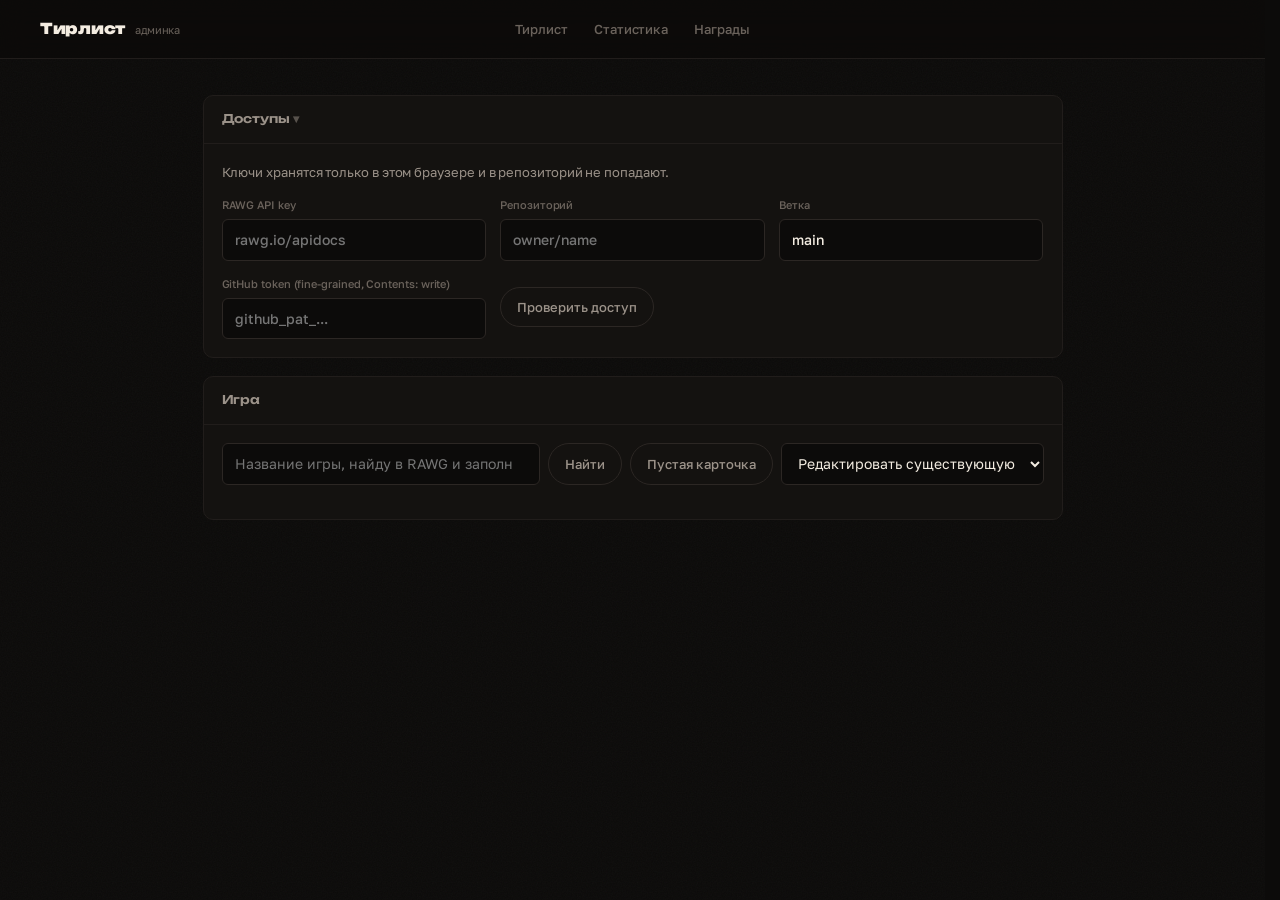
==== admin/index.html @ a0602af4 "Адреса без .html и шапка, которая не прыгает между страницами" ====
<!doctype html>
<html lang="ru">
<head>
  <meta charset="utf-8">
  <meta name="viewport" content="width=device-width, initial-scale=1">
  <meta name="description" content="Личные оценки игр: тирлист, разбор по критериям и награды.">
  <title>Админка</title>
  <link rel="icon" href="../favicon.svg">
  <link rel="preconnect" href="https://fonts.googleapis.com">
  <link rel="preconnect" href="https://fonts.gstatic.com" crossorigin>
  <link rel="stylesheet" href="https://fonts.googleapis.com/css2?family=Golos+Text:wght@400;500;600;700&family=Unbounded:wght@300;600;900&display=swap">
  <link rel="stylesheet" href="../css/style.css">
</head>
<body>
  <header class="topbar"></header>

  <main class="page page--narrow">
    <details class="panel" id="settings">
      <summary class="panel__title">Доступы</summary>
      <div class="panel__body grid-form">
        <p class="note wide" style="grid-column:1/-1">Ключи хранятся только в этом браузере и в репозиторий не попадают.</p>
        <label>RAWG API key
          <input type="password" id="rawgKey" autocomplete="off" placeholder="rawg.io/apidocs">
        </label>
        <label>Репозиторий
          <input type="text" id="ghRepo" autocomplete="off" placeholder="owner/name">
        </label>
        <label>Ветка
          <input type="text" id="ghBranch" autocomplete="off" placeholder="main">
        </label>
        <label>GitHub token (fine-grained, Contents: write)
          <input type="password" id="ghToken" autocomplete="off" placeholder="github_pat_...">
        </label>
        <div class="row-actions">
          <button type="button" class="btn" id="checkAccess">Проверить доступ</button>
          <span class="status" id="accessStatus"></span>
        </div>
      </div>
    </details>

    <section class="panel">
      <h2 class="panel__title">Игра</h2>
      <div class="panel__body">
        <div class="searchbar">
          <input type="search" id="search" placeholder="Название игры, найду в RAWG и заполню карточку">
          <button type="button" class="btn" id="searchBtn">Найти</button>
          <button type="button" class="btn" id="newBtn">Пустая карточка</button>
          <select id="editExisting" class="select">
            <option value="">Редактировать существующую</option>
          </select>
        </div>
        <div class="results" id="results"></div>
      </div>
    </section>

    <form class="panel" id="form" hidden>
      <h2 class="panel__title" id="formTitle">Карточка</h2>
      <div class="panel__body">

        <div class="grid-form">
          <label>Название<input type="text" id="f-title" required></label>
          <label>Slug<input type="text" id="f-slug" required></label>
          <label>Год<input type="number" id="f-year" min="1970" max="2100"></label>
          <label>Разработчик<input type="text" id="f-developer"></label>
          <label>Платформы (через запятую)<input type="text" id="f-platforms"></label>
          <label>Теги (через запятую)<input type="text" id="f-tags"></label>
          <label>Статус<select id="f-status" class="select"></select></label>
          <label>Часов<input type="number" id="f-hours" min="0"></label>
          <label>Пройдено (ГГГГ-ММ)<input type="text" id="f-finished" placeholder="2024-05"></label>
          <label>Рекомендация<select id="f-rec" class="select"></select></label>
        </div>

        <fieldset class="block">
          <legend>Профиль жанра: задаёт, как 900 баллов делятся между блоками</legend>
          <div class="chips" id="f-profiles"></div>
          <table class="budget" id="budgetTable"></table>
        </fieldset>

        <fieldset class="block block--accent">
          <legend>Кайф ставится первым, до разбора</legend>
          <p class="note">Холистическое суждение: насколько зашло. Поставь до того, как увидишь посчитанное качество, иначе подгонишь одно под другое.</p>
          <div class="fun">
            <input type="range" id="f-fun" min="0" max="100" step="1" value="50">
            <output id="funOut">50</output>
            <span class="tier-badge" id="funTier"></span>
          </div>
          <label class="wide">Вердикт одной строкой
            <input type="text" id="f-verdict" maxlength="160" placeholder="Что это за игра в одном предложении">
          </label>
        </fieldset>

        <fieldset class="block">
          <legend>Бейджи</legend>
          <div class="chips" id="f-badges"></div>
        </fieldset>

        <fieldset class="block">
          <legend>Обложка</legend>
          <div class="cover">
            <img id="coverPreview" alt="Предпросмотр обложки" src="[data-uri]" hidden>
            <div class="cover__actions">
              <input type="file" id="coverFile" accept="image/*">
              <span class="note" id="coverNote">Берётся из RAWG, портретный кроп 300×450 в webp. Можно подложить свою.</span>
            </div>
          </div>
        </fieldset>

        <fieldset class="block">
          <legend>Рецензия (markdown, необязательно)</legend>
          <textarea id="f-review" rows="6" placeholder="Длинный текст. Сохраняется в data/reviews/<slug>.md"></textarea>
        </fieldset>

        <div class="depth" id="depthSwitch">
          <button type="button" class="btn" id="toDetailed" style="white-space:nowrap">Разобрать подробно по критериям</button>
          <span class="note">Без разбора игра сохранится как быстрая оценка: попадёт в тирлист по кайфу с молнией и ляжет на полку «Ждут разбора».</span>
        </div>

        <div id="detailed" hidden>
          <div class="blocks" id="blocks"></div>
          <p class="note">Цифра от 0 до 9 ставит оценку, Tab ведёт к следующему критерию, <kbd>/</kbd> отмечает «н/д». Нетронутые критерии подсвечены: пятёрка по умолчанию это «норма жанра», а не «я не думал».</p>
        </div>
      </div>

      <div class="summary" id="summary"></div>

      <div class="panel__body row-actions">
        <button type="button" class="btn btn--primary" id="saveBtn">Сохранить и закоммитить</button>
        <button type="button" class="btn" id="exportBtn">Скачать games.json</button>
        <span class="status" id="saveStatus"></span>
      </div>
    </form>
  </main>

  <script type="module" src="../js/admin.js"></script>
</body>
</html>
---- css/style.css ----
/* Hallmark · v2.0.0 · polish · theme: custom (editorial dark, own system) · genre: editorial · built: the project · redesign: polish */
/* Hallmark · pre-emit critique: P4 H3 E4 S3 R4 V3 · weakest: S, tiles of mixed cover ratios; fixed by cropping every cover to a fixed 2:3 box */
/* Hallmark · waive 24b · the spacing is tuned by eye across a dense tool UI; a 4px grid would loosen the filters */
/* Hallmark · dismissed F15 · the 940px width is the reading column of game.html and admin.html, the 1280px one is the grid */
/* Hallmark · answered F7 · form inputs share one recipe on purpose, they are one control family */
/* ===========================================================================
   Тёмная редакционная полка.

   Одно правило держит всю систему: ЦВЕТ ПРИНАДЛЕЖИТ ТОЛЬКО ТИРАМ.
   Интерфейс монохромный — графит и бумага. Поэтому девять цветных рядов
   читаются как шкала, а не как новогодняя гирлянда, и ничто с ними не спорит.
   =========================================================================== */

/* Шрифты подключены <link>-ом в <head> каждой страницы: @import здесь
   выстроил бы цепочку блокирующих загрузок CSS → шрифты. */

:root {
  /* графит */
  --ink:        #0c0b0a;
  --ink-2:      #141210;
  --ink-3:      #1c1917;
  --ink-4:      #262220;
  --line:       #2c2724;
  --line-soft:  #211d1b;

  /* бумага */
  --paper:      #f3ece1;
  --paper-dim:  #9b9289;
  --paper-faint:#6b635c;

  --quick:      #a9c8f0;
  --warn:       #d9a441;
  --ok:         #8fcf84;
  --err:        #ef8f8f;
  --gold:       #ece4cf;
  --gold-line:  #6d6245;
  --paper-soft: #e3dcd2;
  --paper-bright:#fffaf0;
  --shade:      rgba(0,0,0,.55);
  --shade-strong:rgba(0,0,0,.8);

  --display: "Unbounded", "Golos Text", sans-serif;
  --body: "Golos Text", "Segoe UI", sans-serif;

  --tile: 112px;
  --gap: 10px;
  --radius: 4px;
  --page: 1280px;

  --ease: cubic-bezier(.2, .7, .3, 1);
}

* { box-sizing: border-box; }

html { -webkit-text-size-adjust: 100%; overflow-x: clip; scrollbar-gutter: stable; }

body {
  margin: 0;
  overflow-x: clip;
  background: var(--ink);
  color: var(--paper);
  font: 400 15px/1.55 var(--body);
  font-feature-settings: "ss01", "cv01";
  letter-spacing: -0.005em;
}

/* Зерно поверх фона: плоская заливка выглядит пластмассово. */
body::before {
  content: "";
  position: fixed;
  inset: 0;
  z-index: 0;
  pointer-events: none;
  opacity: .035;
  background-image: url("data:image/svg+xml,%3Csvg xmlns='http://www.w3.org/2000/svg' width='160' height='160'%3E%3Cfilter id='n'%3E%3CfeTurbulence type='fractalNoise' baseFrequency='.8' numOctaves='3'/%3E%3C/filter%3E%3Crect width='160' height='160' filter='url(%23n)'/%3E%3C/svg%3E");
}

body > * { position: relative; z-index: 1; }

a { color: inherit; text-decoration: none; }

::selection { background: var(--paper); color: var(--ink); }

:focus-visible { outline: 2px solid var(--paper); outline-offset: 2px; }

.ic { width: 1em; height: 1em; display: block; flex: none; }

/* ---------------------------------------------------------------- шапка --- */

/* Три колонки: бренд, навигация, место под переключатель. Навигация всегда
   в средней колонке, поэтому не уезжает вправо на страницах без переключателя. */
.topbar {
  position: sticky;
  top: 0;
  z-index: 40;
  display: grid;
  grid-template-columns: minmax(0, 1fr) auto minmax(0, 1fr);
  gap: 16px;
  align-items: center;
  padding: 12px clamp(16px, 4vw, 40px);
  border-bottom: 1px solid var(--line-soft);
  background: color-mix(in srgb, var(--ink) 86%, transparent);
  backdrop-filter: blur(14px) saturate(130%);
}

.topbar .brand { justify-self: start; }
.topbar__aside { justify-self: end; display: flex; align-items: center; }

.brand {
  display: flex;
  align-items: baseline;
  gap: 10px;
  font-family: var(--display);
  font-weight: 900;
  font-size: 15px;
  letter-spacing: -0.02em;
}

.brand small {
  font-family: var(--body);
  font-weight: 400;
  font-size: 11px;
  color: var(--paper-faint);
}

.nav { display: flex; gap: 2px; }

.nav__link {
  padding: 7px 12px;
  border-radius: var(--radius);
  color: var(--paper-faint);
  font-size: 13px;
  font-weight: 500;
  transition: color .18s var(--ease), background .18s var(--ease);
}

.nav__link:hover { color: var(--paper); background: var(--ink-3); }
.nav__link--on { color: var(--paper); }
.nav__link--on::after {
  content: "";
  display: block;
  height: 1px;
  margin-top: 5px;
  background: var(--paper);
}

/* сегментный переключатель осей */

.axis {
  display: inline-flex;
  padding: 3px;
  border: 1px solid var(--line);
  border-radius: 999px;
  background: var(--ink-2);
}

.axis__btn {
  display: flex;
  flex-direction: column;
  gap: 0;
  padding: 5px 16px;
  border: 0;
  border-radius: 999px;
  background: transparent;
  color: var(--paper-faint);
  font: inherit;
  font-size: 12px;
  font-weight: 600;
  line-height: 1.3;
  cursor: pointer;
  white-space: nowrap;
  transition: color .18s var(--ease), background .18s var(--ease);
}

.axis__btn small { font-weight: 400; font-size: 10px; opacity: .7; }
.axis__btn:hover { color: var(--paper); }
.axis__btn--on { background: var(--paper); color: var(--ink); }
.axis__btn--on small { opacity: .55; }

/* ---------------------------------------------------------------- страница */

.page {
  max-width: var(--page);
  margin: 0 auto;
  padding: clamp(20px, 3vw, 36px) clamp(16px, 4vw, 40px) 72px;
}

.page--narrow { max-width: 940px; }

.page-head {
  display: flex;
  flex-wrap: wrap;
  align-items: flex-end;
  justify-content: space-between;
  gap: 16px;
  margin-bottom: 22px;
}

.page-title {
  margin: 0;
  font-family: var(--display);
  font-weight: 900;
  font-size: clamp(30px, 5vw, 46px);
  line-height: .98;
  letter-spacing: -0.035em;
}

.page-sub {
  margin: 0;
  max-width: 48ch;
  color: var(--paper-dim);
  font-size: 13px;
}

.note { margin: 0; color: var(--paper-dim); font-size: 13px; }
.note--tiny { font-size: 12px; color: var(--paper-faint); }

/* ------------------------------------------------------------- панель фильтров */

/* Скруглять в пилюлю нельзя: при переносе на вторую строку пилюля
   превращается в бесформенное пятно. 18px держат форму на любой ширине. */
.toolbar {
  display: flex;
  flex-wrap: wrap;
  gap: 8px;
  align-items: center;
  padding: 8px;
  border: 1px solid var(--line-soft);
  border-radius: 18px;
  background: var(--ink-2);
}

.search {
  display: flex;
  align-items: center;
  gap: 8px;
  flex: 1 1 220px;
  min-width: 180px;
  padding: 0 14px;
  color: var(--paper-faint);
}

.search input {
  flex: 1;
  min-width: 0;
  padding: 6px 0;
  border: 0;
  background: transparent;
  color: var(--paper);
  font: inherit;
  font-size: 14px;
}

.search input::placeholder { color: var(--paper-faint); }
.search input:focus { outline: none; }

.facet { position: relative; }

.facet__btn {
  display: inline-flex;
  align-items: center;
  gap: 7px;
  padding: 7px 13px;
  border: 1px solid var(--line);
  border-radius: 999px;
  background: transparent;
  color: var(--paper-dim);
  font: inherit;
  font-size: 13px;
  font-weight: 500;
  cursor: pointer;
  white-space: nowrap;
  transition: border-color .18s var(--ease), color .18s var(--ease);
}

.facet__btn:hover { border-color: var(--paper-faint); color: var(--paper); }
.facet__btn .ic { font-size: 14px; transition: transform .2s var(--ease); }
.facet[open] .facet__btn { border-color: var(--paper); color: var(--paper); }
.facet[open] .facet__btn .ic { transform: rotate(180deg); }

.facet__btn::-webkit-details-marker { display: none; }
.facet__btn { list-style: none; }

.facet__tally {
  min-width: 18px;
  padding: 0 5px;
  border-radius: 999px;
  background: var(--paper);
  color: var(--ink);
  font-size: 11px;
  font-weight: 700;
  text-align: center;
}

.facet__menu {
  position: absolute;
  z-index: 30;
  top: calc(100% + 8px);
  left: 0;
  width: max-content;
  max-width: min(420px, 82vw);
  max-height: 340px;
  overflow: auto;
  display: flex;
  flex-wrap: wrap;
  gap: 6px;
  padding: 12px;
  border: 1px solid var(--line);
  border-radius: 14px;
  background: var(--ink-3);
  box-shadow: 0 22px 50px -18px var(--shade);
  animation: pop .16s var(--ease);
}

@keyframes pop {
  from { opacity: 0; transform: translateY(-6px); }
}

.facet__group { width: 100%; }
.facet__group + .facet__group { margin-top: 10px; padding-top: 10px; border-top: 1px solid var(--line-soft); }

.facet__group-title {
  display: block;
  margin-bottom: 7px;
  color: var(--paper-faint);
  font-size: 10px;
  font-weight: 600;
}

.chip {
  display: inline-flex;
  align-items: center;
  gap: 7px;
  padding: 5px 11px;
  border: 1px solid var(--line);
  border-radius: 999px;
  background: var(--ink-2);
  color: var(--paper-dim);
  font: inherit;
  font-size: 13px;
  cursor: pointer;
  transition: border-color .15s var(--ease), color .15s var(--ease), background .15s var(--ease);
}

.chip:hover { border-color: var(--paper-faint); color: var(--paper); }
.chip--on { background: var(--paper); border-color: var(--paper); color: var(--ink); font-weight: 600; }
.chip__count { font-size: 11px; opacity: .55; font-variant-numeric: tabular-nums; }

.active {
  display: flex;
  flex-wrap: wrap;
  gap: 6px;
  align-items: center;
  margin-top: 12px;
  min-height: 1px;
}

.active__label {
  color: var(--paper-faint);
  font-size: 11px;
}

.pill {
  display: inline-flex;
  align-items: center;
  gap: 6px;
  padding: 4px 6px 4px 11px;
  border-radius: 999px;
  background: var(--paper);
  color: var(--ink);
  font-size: 12px;
  font-weight: 600;
  border: 0;
  font-family: inherit;
  cursor: pointer;
}

.pill .ic { font-size: 13px; opacity: .55; }
.pill:hover .ic { opacity: 1; }

.link-reset {
  border: 0;
  background: none;
  color: var(--paper-faint);
  font: inherit;
  font-size: 12px;
  text-decoration: underline;
  text-underline-offset: 3px;
  cursor: pointer;
}

.link-reset:hover { color: var(--paper); }

/* ------------------------------------------------------------------ тиры --- */

.grid { margin-top: 26px; }

.row {
  --tier: var(--line);
  display: grid;
  grid-template-columns: 124px 1fr;
  gap: clamp(14px, 3vw, 32px);
  padding: 20px 0;
  border-top: 1px solid var(--line-soft);
  transition: background .25s var(--ease);
}

.row:last-child { border-bottom: 1px solid var(--line-soft); }
.row:hover { background: linear-gradient(90deg, color-mix(in srgb, var(--tier) 7%, transparent), transparent 42%); }

.row__head { padding-top: 2px; }

.row__label {
  display: block;
  font-family: var(--display);
  font-weight: 900;
  font-size: clamp(26px, 3.4vw, 40px);
  line-height: .9;
  letter-spacing: -0.045em;
  color: var(--tier);
}

.row__label--word {
  font-size: 15px;
  line-height: 1.15;
  letter-spacing: -0.01em;
}

.row__desc {
  display: block;
  margin-top: 8px;
  color: var(--paper-faint);
  font-size: 11px;
  line-height: 1.35;
}

.row__count {
  display: block;
  margin-top: 6px;
  color: var(--paper-faint);
  font-size: 11px;
  font-variant-numeric: tabular-nums;
  opacity: .6;
}

.row__body {
  display: flex;
  flex-wrap: wrap;
  gap: var(--gap);
  align-items: flex-start;
  min-height: 48px;
}

.row__empty {
  align-self: center;
  color: var(--paper-faint);
  font-size: 13px;
  font-style: italic;
  opacity: .55;
}

.row--aside { --tier: var(--paper-faint); margin-top: 40px; }
.row--aside .row__label { font-family: var(--body); font-size: 16px; font-weight: 700; letter-spacing: -0.01em; }

/* ---------------------------------------------------------------- плитка --- */

.tile {
  position: relative;
  display: block;
  width: var(--tile);
  border-radius: var(--radius);
  transition: transform .22s var(--ease);
}

.tile:hover { transform: translateY(-4px); z-index: 5; }

.tile__art {
  position: relative;
  display: flex;
  align-items: center;
  justify-content: center;
  width: var(--tile);
  height: calc(var(--tile) * 1.5);
  border-radius: var(--radius);
  background: var(--ink-3);
  box-shadow: inset 0 0 0 1px var(--line);
  overflow: hidden;
}

.tile:hover .tile__art { box-shadow: inset 0 0 0 1px var(--paper-faint), 0 14px 28px -12px var(--shade); }

.tile__cover { width: 100%; height: 100%; object-fit: cover; }

/* Вертикальные отступы держат название в стороне от наград сверху
   и от балла снизу — иначе на плитке без обложки всё налезает друг на друга. */
.tile__fallback {
  padding: 26px 9px 24px;
  text-align: center;
  font-size: 12px;
  font-weight: 600;
  line-height: 1.25;
  color: var(--paper-dim);
  overflow: hidden;
  display: -webkit-box;
  -webkit-line-clamp: 4;
  -webkit-box-orient: vertical;
}

.tile__value {
  position: absolute;
  left: 0;
  right: 0;
  bottom: 0;
  padding: 16px 8px 5px;
  background: linear-gradient(transparent, var(--shade) 55%);
  font-family: var(--display);
  font-weight: 600;
  font-size: 13px;
  font-variant-numeric: tabular-nums;
  text-align: right;
  letter-spacing: -0.02em;
}

.tile__badges {
  position: absolute;
  left: 6px;
  top: 6px;
  display: flex;
  flex-direction: column;
  gap: 4px;
  font-size: 13px;
  filter: drop-shadow(0 1px 3px var(--shade));
}

.tile__badge { display: flex; padding: 3px; border-radius: 50%; background: var(--shade-strong); color: var(--paper-bright); }
.tile__badge--uniq { color: var(--ink); background: var(--gold); }
.tile__badge--neg { color: var(--paper-bright); background: var(--shade-strong); box-shadow: inset 0 0 0 1px var(--paper-dim); }

.tile__bolt {
  position: absolute;
  right: 6px;
  top: 6px;
  display: flex;
  align-items: center;
  justify-content: center;
  width: 19px;
  height: 19px;
  border-radius: 50%;
  background: var(--quick);
  color: var(--ink);
  font-size: 12px;
}

.tile--quick .tile__art { box-shadow: inset 0 0 0 2px var(--quick); }
.tile--quick:hover .tile__art { box-shadow: inset 0 0 0 2px var(--quick), 0 14px 28px -12px var(--shade); }

.tile__title {
  display: block;
  margin-top: 7px;
  font-size: 12px;
  line-height: 1.3;
  color: var(--paper-dim);
  overflow: hidden;
  display: -webkit-box;
  -webkit-line-clamp: 2;
  -webkit-box-orient: vertical;
}

/* --------------------------------------------------------- карточка игры --- */

.card { display: flex; flex-direction: column; gap: 26px; }

.card__head {
  display: grid;
  grid-template-columns: 200px 1fr;
  gap: clamp(20px, 4vw, 38px);
  align-items: start;
}

.card__art {
  display: flex;
  align-items: center;
  justify-content: center;
  aspect-ratio: 2 / 3;
  border-radius: 6px;
  background: var(--ink-3);
  box-shadow: inset 0 0 0 1px var(--line), 0 24px 50px -24px var(--shade);
  overflow: hidden;
}

.card__art img { width: 100%; height: 100%; object-fit: cover; }
.card__noart { padding: 14px; text-align: center; font-weight: 600; color: var(--paper-dim); }

.card__intro { display: flex; flex-direction: column; gap: 14px; min-width: 0; }

.card__title, .page-title, .row__label { text-wrap: balance; }
.card__title {
  margin: 0;
  font-family: var(--display);
  font-weight: 900;
  font-size: clamp(28px, 4.4vw, 48px);
  line-height: .96;
  letter-spacing: -0.04em;
}

.card__meta {
  display: flex;
  flex-wrap: wrap;
  gap: 4px 0;
  color: var(--paper-faint);
  font-size: 12px;
}

.card__meta span + span::before { content: "·"; margin: 0 9px; opacity: .5; }

.verdict {
  margin: 0;
  max-width: 44ch;
  font-size: clamp(17px, 2.2vw, 21px);
  font-style: italic;
  line-height: 1.4;
  color: var(--paper);
}

.rec {
  --tier: var(--line);
  align-self: flex-start;
  margin: 0;
  padding: 5px 14px;
  border: 1px solid var(--tier);
  border-radius: 999px;
  color: var(--tier);
  font-size: 12px;
  font-weight: 600;
}

.awards { display: flex; flex-wrap: wrap; gap: 7px; }

.award {
  display: inline-flex;
  align-items: center;
  gap: 7px;
  padding: 5px 12px;
  border: 1px solid var(--line);
  border-radius: 999px;
  background: var(--ink-2);
  color: var(--paper-dim);
  font-size: 12px;
}

.award .ic { font-size: 13px; }
.award--uniq { border-color: var(--gold-line); color: var(--gold); }
.award--neg { border-style: dashed; color: var(--paper-dim); }

.tags { display: flex; flex-wrap: wrap; gap: 6px; }

.banner {
  margin: 0;
  padding: 11px 16px;
  border-left: 2px solid var(--line);
  color: var(--paper-dim);
  font-size: 13px;
}

.banner--quick { border-color: var(--quick); color: var(--quick); }
.banner--warn { border-color: var(--warn); color: var(--warn); }

.scores { display: grid; grid-template-columns: repeat(auto-fit, minmax(210px, 1fr)); gap: 1px; background: var(--line-soft); border-block: 1px solid var(--line-soft); }

.score {
  --tier: var(--line);
  display: flex;
  flex-direction: column;
  gap: 3px;
  padding: 20px 22px;
  background: var(--ink);
}

.score__label {
  color: var(--paper-faint);
  font-size: 10px;
  font-weight: 600;
}

.score__value {
  font-family: var(--display);
  font-weight: 900;
  font-size: 46px;
  line-height: 1;
  letter-spacing: -0.05em;
  font-variant-numeric: tabular-nums;
  color: var(--tier);
}

.score__value small { font-family: var(--body); font-size: 15px; font-weight: 400; color: var(--paper-faint); letter-spacing: 0; }
.score__tier { font-size: 13px; font-weight: 600; color: var(--tier); }
.score__none { font-size: 17px; font-style: italic; color: var(--paper-faint); }

.section-title {
  margin: 0 0 14px;
  font-family: var(--display);
  font-weight: 600;
  font-size: 13px;
  color: var(--paper-faint);
}

.breakdown { width: 100%; border-collapse: collapse; font-size: 13px; }
.breakdown th, .breakdown td { padding: 10px 12px; border-bottom: 1px solid var(--line-soft); text-align: left; }
.breakdown thead th { padding-bottom: 7px; color: var(--paper-faint); font-weight: 500; font-size: 10px; }
.breakdown tbody th { font-weight: 500; }
.breakdown .num { text-align: right; white-space: nowrap; font-variant-numeric: tabular-nums; }
.breakdown .num small { color: var(--paper-faint); font-size: 11px; }
.breakdown .strong { font-family: var(--display); font-weight: 600; letter-spacing: -0.02em; }
.breakdown tr.off td { color: var(--paper-faint); font-style: italic; }
.breakdown tfoot th, .breakdown tfoot td { border-bottom: 0; padding-top: 14px; font-size: 16px; }

.breakdown .bar { width: 38%; }
.breakdown .bar span { display: block; height: 4px; border-radius: 2px; background: var(--paper-dim); }

.crit-groups { display: grid; grid-template-columns: repeat(auto-fit, minmax(250px, 1fr)); gap: 1px; background: var(--line-soft); border: 1px solid var(--line-soft); }
.crit-group { padding: 16px 18px; background: var(--ink); }
.crit-group h3 { margin: 0 0 10px; font-size: 10px; font-weight: 600; color: var(--paper-faint); }
.crit-group ul { margin: 0; padding: 0; list-style: none; display: flex; flex-direction: column; gap: 7px; }

.crit-item { display: grid; grid-template-columns: 1fr 56px 18px; gap: 10px; align-items: center; font-size: 13px; }
.crit-item__bar { height: 3px; border-radius: 2px; background: var(--ink-4); overflow: hidden; }
.crit-item__bar span { display: block; height: 100%; background: var(--paper-dim); }
.crit-item b { text-align: right; font-variant-numeric: tabular-nums; font-weight: 600; }
.crit-item--na { opacity: .38; grid-template-columns: 1fr auto; }
.crit-item--na em { font-size: 11px; font-style: normal; }

.review { max-width: 68ch; font-size: 16px; line-height: 1.7; color: var(--paper-soft); }
.review > :first-child { margin-top: 0; }
.review h2, .review h3, .review h4 {
  margin: 34px 0 10px;
  font-family: var(--display);
  font-weight: 600;
  letter-spacing: -0.02em;
  color: var(--paper);
}
.review h2 { font-size: 23px; }
.review h3 { font-size: 19px; }
.review h4 { font-size: 16px; }
.review p { margin: 0 0 16px; }
.review ul, .review ol { margin: 0 0 16px; padding-left: 20px; }
.review li { margin-bottom: 6px; }
.review blockquote {
  margin: 20px 0;
  padding: 2px 0 2px 20px;
  border-left: 2px solid var(--line);
  color: var(--paper-dim);
  font-style: italic;
}
.review blockquote p:last-child { margin-bottom: 0; }
.review hr { margin: 28px 0; border: 0; border-top: 1px solid var(--line-soft); }
.review code { padding: 2px 6px; border-radius: 3px; background: var(--ink-3); font-size: 14px; }
.review pre { padding: 14px 16px; border-radius: 6px; background: var(--ink-2); overflow: auto; }
.review pre code { padding: 0; background: none; }
.review a { text-decoration: underline; text-underline-offset: 3px; text-decoration-color: var(--paper-faint); }
.review a:hover { text-decoration-color: var(--paper); }

/* ------------------------------------------------------------- награды --- */

.awards-section { margin-bottom: 46px; }
.awards-section__intro { max-width: 60ch; margin-bottom: 14px; }

/* ----------------------------------------------------------- статистика --- */

.stat { margin-bottom: 52px; }
.stat__head { max-width: 68ch; margin-bottom: 16px; }
.stat h2 {
  margin: 0 0 8px;
  font-family: var(--display);
  font-weight: 600;
  font-size: 20px;
  letter-spacing: -0.02em;
}

.chart { width: 100%; height: auto; display: block; }
.chart text { font-family: var(--body); }
.chart .grid { stroke: var(--line-soft); }
.chart .axis-line { stroke: var(--line); }
.chart .tick { fill: var(--paper-faint); font-size: 11px; }
.chart .tick--strong { fill: var(--paper-dim); font-weight: 600; }
.chart .dot { transition: r .15s var(--ease); }
.chart a:hover .dot { stroke: var(--paper); stroke-width: 2; }
.chart .band { fill: var(--ink-2); }

.figure {
  padding: 18px;
  border: 1px solid var(--line-soft);
  border-radius: 10px;
  background: var(--ink-2);
}

/* 2px зазор цветом подложки между соседними заливками — иначе ряды слипаются. */
.chart-wrap { position: relative; }

.tip[hidden] { display: none; }

.tip {
  position: absolute;
  z-index: 5;
  transform: translate(14px, -50%);
  display: flex;
  flex-direction: column;
  gap: 2px;
  padding: 8px 12px;
  border: 1px solid var(--line);
  border-radius: 8px;
  background: var(--ink-3);
  box-shadow: 0 14px 30px -14px var(--shade);
  font-size: 12px;
  pointer-events: none;
  white-space: nowrap;
}

.tip b { font-size: 13px; }
.tip span { color: var(--paper-dim); }

.hbars { display: flex; flex-direction: column; gap: 2px; }
.hbar { display: grid; grid-template-columns: 196px 1fr 44px; gap: 14px; align-items: center; font-size: 13px; }
.hbar__label { color: var(--paper-dim); white-space: nowrap; overflow: hidden; text-overflow: ellipsis; }
.hbar__track { height: 20px; background: var(--ink-3); border-radius: 3px; overflow: hidden; }
/* Скругление только на свободном конце: основание прибито к базовой линии. */
.hbar__track span { display: block; height: 100%; border-radius: 0 4px 4px 0; }
.hbar__count { text-align: right; font-variant-numeric: tabular-nums; color: var(--paper-dim); }

.kpis { display: grid; grid-template-columns: repeat(auto-fit, minmax(170px, 1fr)); gap: 1px; background: var(--line-soft); border-block: 1px solid var(--line-soft); margin-bottom: 26px; }
.kpi { display: flex; flex-direction: column; gap: 4px; padding: 18px 20px; background: var(--ink); }
.kpi__value { font-family: var(--display); font-weight: 900; font-size: 32px; line-height: 1; letter-spacing: -0.04em; font-variant-numeric: tabular-nums; }
.kpi__label { color: var(--paper-faint); font-size: 10px; font-weight: 600; }
.kpi__note { color: var(--paper-dim); font-size: 12px; }

.awaiting { display: flex; flex-wrap: wrap; gap: 6px; }

/* ----------------------------------------------------------------- подвал */

.footer {
  max-width: var(--page);
  margin: 0 auto;
  padding: 24px clamp(16px, 4vw, 40px) 40px;
  border-top: 1px solid var(--line-soft);
  display: flex;
  flex-wrap: wrap;
  gap: 8px 24px;
  color: var(--paper-faint);
  font-size: 12px;
}

.footer a { text-decoration: underline; text-underline-offset: 3px; }

/* ------------------------------------------------------------------ формы */

.panel { margin-bottom: 18px; border: 1px solid var(--line-soft); border-radius: 10px; background: var(--ink-2); overflow: hidden; }

.panel__title {
  margin: 0;
  padding: 14px 18px;
  font-family: var(--display);
  font-weight: 600;
  font-size: 12px;
  color: var(--paper-dim);
  border-bottom: 1px solid var(--line-soft);
}

details.panel > summary.panel__title { cursor: pointer; list-style: none; }
details.panel > summary.panel__title::-webkit-details-marker { display: none; }
details.panel > summary.panel__title::after { content: " ▾"; opacity: .5; }

.card__art, .panel, .crit-block { color: var(--paper); }
.panel__body { padding: 18px; display: flex; flex-direction: column; gap: 16px; }

.grid-form { display: grid; grid-template-columns: repeat(auto-fit, minmax(210px, 1fr)); gap: 14px; }

label { display: flex; flex-direction: column; gap: 6px; font-size: 11px; font-weight: 500; color: var(--paper-faint); }
label.wide { grid-column: 1 / -1; }

input[type="text"], input[type="number"], input[type="search"], input[type="password"], textarea, .select {
  padding: 9px 12px;
  border: 1px solid var(--line);
  border-radius: 6px;
  background: var(--ink);
  color: var(--paper);
  font: inherit;
  font-size: 14px;
  letter-spacing: 0;
  text-transform: none;
}

textarea { resize: vertical; font-size: 14px; line-height: 1.6; }
input:focus, textarea:focus, .select:focus { outline: none; border-color: var(--paper-faint); }

input[type="range"] { accent-color: var(--paper); }

.btn {
  display: inline-flex;
  align-items: center;
  gap: 8px;
  padding: 9px 16px;
  border: 1px solid var(--line);
  border-radius: 999px;
  background: transparent;
  color: var(--paper-dim);
  font: inherit;
  font-size: 13px;
  font-weight: 500;
  cursor: pointer;
  transition: border-color .18s var(--ease), color .18s var(--ease), background .18s var(--ease);
}

.btn:hover { border-color: var(--paper-faint); color: var(--paper); }
.btn--primary { background: var(--paper); border-color: var(--paper); color: var(--ink); font-weight: 600; }
.btn--primary:hover { background: var(--paper-bright); color: var(--ink); }
.btn--tiny { padding: 3px 9px; font-size: 11px; }
.btn--on { background: var(--paper); border-color: var(--paper); color: var(--ink); }

.row-actions { display: flex; flex-wrap: wrap; gap: 10px; align-items: center; }

.status { font-size: 12px; color: var(--paper-dim); }
.status--ok { color: var(--ok); }
.status--err { color: var(--err); }
.bad { color: var(--warn); }

.searchbar { display: flex; flex-wrap: wrap; gap: 8px; }
.searchbar input[type="search"] { flex: 1 1 260px; }

.results { display: flex; flex-wrap: wrap; gap: 10px; }

.result {
  width: 158px;
  display: flex;
  flex-direction: column;
  gap: 6px;
  padding: 8px;
  border: 1px solid var(--line);
  border-radius: 8px;
  background: var(--ink);
  color: var(--paper);
  font: inherit;
  text-align: left;
  cursor: pointer;
  transition: border-color .18s var(--ease), transform .18s var(--ease);
}

.result:hover { border-color: var(--paper-faint); transform: translateY(-2px); }
.result img, .result__noart { width: 100%; height: 82px; object-fit: cover; border-radius: 5px; background: var(--ink-3); }
.result__title { font-size: 13px; font-weight: 600; line-height: 1.25; }
.result__meta { font-size: 11px; color: var(--paper-faint); }

.block { border: 1px solid var(--line); border-radius: 8px; padding: 14px 16px; margin: 0; }
.block legend { padding: 0 8px; font-size: 11px; color: var(--paper-faint); }
.block--accent { border-color: var(--paper-faint); }

.chips { display: flex; flex-wrap: wrap; gap: 6px; }
.chip--neg { border-style: dashed; }

.budget { width: 100%; margin-top: 12px; border-collapse: collapse; font-size: 12px; }
.budget th { text-align: left; color: var(--paper-faint); font-weight: 500; padding-right: 12px; }
.budget td { padding: 5px 9px; text-align: center; border-left: 1px solid var(--line-soft); }
.budget td b { display: block; font-family: var(--display); font-size: 15px; font-weight: 600; }
.budget td span { color: var(--paper-faint); font-size: 10px; }

.fun { display: flex; align-items: center; gap: 14px; margin-bottom: 12px; }
.fun input[type="range"] { flex: 1; }
.fun output { min-width: 42px; font-family: var(--display); font-weight: 900; font-size: 26px; letter-spacing: -0.04em; font-variant-numeric: tabular-nums; }

.tier-badge {
  --tier: var(--line);
  padding: 4px 12px;
  border: 1px solid var(--tier);
  border-radius: 999px;
  color: var(--tier);
  font-size: 12px;
  font-weight: 600;
  white-space: nowrap;
}

.cover { display: flex; gap: 16px; align-items: flex-start; flex-wrap: wrap; }
.cover img { width: 124px; height: 124px; object-fit: cover; border-radius: 6px; border: 1px solid var(--line); }
.cover__actions { display: flex; flex-direction: column; gap: 8px; }

.depth { display: flex; flex-direction: column; gap: 8px; align-items: flex-start; }

.crit-block { border: 1px solid var(--line); border-radius: 8px; margin-bottom: 8px; background: var(--ink); overflow: hidden; }

.crit-block > summary {
  display: flex;
  justify-content: space-between;
  gap: 12px;
  padding: 12px 16px;
  cursor: pointer;
  font-weight: 600;
  font-size: 14px;
  list-style: none;
}

.crit-block > summary::-webkit-details-marker { display: none; }
.crit-block[open] > summary { border-bottom: 1px solid var(--line-soft); }
.crit-block__state { font-weight: 400; font-size: 12px; color: var(--paper-faint); }
.crit-block__state--todo { color: var(--warn); }

.crit { display: grid; grid-template-columns: 200px 1fr 190px auto; gap: 12px; align-items: center; padding: 9px 16px; }
.crit + .crit { border-top: 1px solid var(--line-soft); }
.crit__name { font-size: 13px; }
.crit__out { font-size: 12px; color: var(--paper-faint); }
.crit__hint { grid-column: 1 / -1; margin: 0; font-size: 11px; color: var(--paper-faint); opacity: .65; }
.crit--untouched { background: color-mix(in srgb, var(--warn) 7%, transparent); }
.crit--untouched .crit__name::after { content: " •"; color: var(--warn); }
.crit--na { opacity: .45; }

.summary {
  padding: 18px;
  border-top: 1px solid var(--line-soft);
  background: var(--ink-3);
  font-size: 13px;
  line-height: 1.8;
}

.summary .big { font-family: var(--display); font-weight: 900; font-size: 30px; letter-spacing: -0.04em; }

kbd { padding: 2px 6px; border: 1px solid var(--line); border-radius: 4px; background: var(--ink-3); font-size: 11px; font-family: var(--body); }

/* ------------------------------------------------------------- адаптив --- */

@media (max-width: 860px) {
  :root { --tile: 92px; }
  .card__head { grid-template-columns: 140px 1fr; }
  .crit { grid-template-columns: 1fr; gap: 6px; }
  .crit__out { order: 3; }
}

@media (max-width: 760px) {
  .topbar { grid-template-columns: 1fr auto; }
  .topbar .nav { grid-column: 1 / -1; grid-row: 2; justify-self: center; }
}

@media (max-width: 620px) {
  :root { --tile: 78px; --gap: 8px; }
  .row { grid-template-columns: 76px 1fr; gap: 12px; padding: 14px 0; }
  .row__label { font-size: 24px; }
  .row__desc { display: none; }
  .topbar { gap: 10px; padding: 10px 14px; }
  .brand small { display: none; }
  .hbar { grid-template-columns: 120px 1fr 36px; gap: 8px; font-size: 12px; }
  .scores { grid-template-columns: 1fr; }
}

@media (prefers-reduced-motion: reduce) {
  * { animation-duration: .01ms !important; transition-duration: .01ms !important; }
}

/* states: pressed and disabled */
.btn:active, .chip:active, .pill:active, .axis__btn:active, .facet__btn:active { transform: translateY(1px); }
.btn:disabled, .chip:disabled, .axis__btn:disabled { opacity: .4; cursor: not-allowed; }
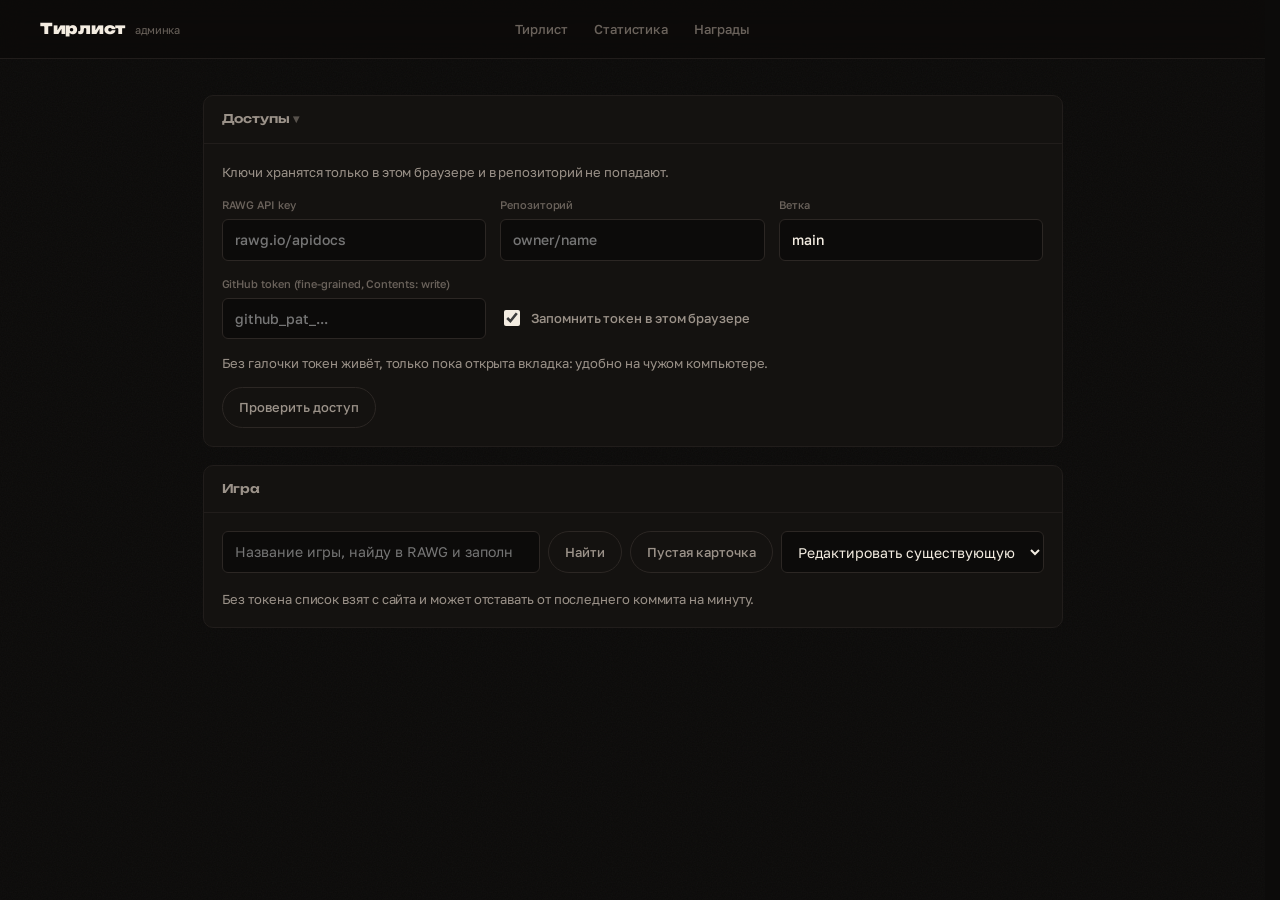
==== commit 99acdd1d: "Админка: удаление и скрытие игр, чтение списка из репозитория, токен без сохранения" ====
--- a/admin/index.html
+++ b/admin/index.html
@@ -31,6 +31,8 @@
         <label>GitHub token (fine-grained, Contents: write)
           <input type="password" id="ghToken" autocomplete="off" placeholder="github_pat_...">
         </label>
+        <label class="check"><input type="checkbox" id="ghRemember" checked> Запомнить токен в этом браузере</label>
+        <p class="note" style="grid-column:1/-1">Без галочки токен живёт, только пока открыта вкладка: удобно на чужом компьютере.</p>
         <div class="row-actions">
           <button type="button" class="btn" id="checkAccess">Проверить доступ</button>
           <span class="status" id="accessStatus"></span>
@@ -59,15 +61,16 @@
 
         <div class="grid-form">
           <label>Название<input type="text" id="f-title" required></label>
-          <label>Slug<input type="text" id="f-slug" required></label>
+          <label>Адрес страницы<input type="text" id="f-slug" required title="Последняя часть ссылки: …/game/undertale/. Латиница, цифры и дефисы. Заполняется сам из названия."></label>
           <label>Год<input type="number" id="f-year" min="1970" max="2100"></label>
           <label>Разработчик<input type="text" id="f-developer"></label>
           <label>Платформы (через запятую)<input type="text" id="f-platforms"></label>
           <label>Теги (через запятую)<input type="text" id="f-tags"></label>
           <label>Статус<select id="f-status" class="select"></select></label>
-          <label>Часов<input type="number" id="f-hours" min="0"></label>
-          <label>Пройдено (ГГГГ-ММ)<input type="text" id="f-finished" placeholder="2024-05"></label>
+          <label>Наиграно часов<input type="number" id="f-hours" min="0" placeholder="необязательно"></label>
+          <label>Когда прошёл (год-месяц)<input type="text" id="f-finished" placeholder="например 2024-05"></label>
           <label>Рекомендация<select id="f-rec" class="select"></select></label>
+          <label class="check"><input type="checkbox" id="f-hidden"> Скрыть с сайта</label>
         </div>
 
         <fieldset class="block">
@@ -126,6 +129,7 @@
       <div class="panel__body row-actions">
         <button type="button" class="btn btn--primary" id="saveBtn">Сохранить и закоммитить</button>
         <button type="button" class="btn" id="exportBtn">Скачать games.json</button>
+        <button type="button" class="btn btn--danger" id="deleteBtn" hidden>Удалить игру</button>
         <span class="status" id="saveStatus"></span>
       </div>
     </form>
--- a/css/style.css
+++ b/css/style.css
@@ -915,6 +915,11 @@
 .btn--tiny { padding: 3px 9px; font-size: 11px; }
 .btn--on { background: var(--paper); border-color: var(--paper); color: var(--ink); }
 
+label.check { flex-direction: row; align-items: center; gap: 8px; font-size: 13px; color: var(--paper-dim); cursor: pointer; align-self: end; padding-bottom: 10px; }
+label.check input { accent-color: var(--paper); width: 16px; height: 16px; }
+.btn--danger { margin-left: auto; color: var(--err); border-color: color-mix(in srgb, var(--err) 40%, transparent); }
+.btn--danger:hover { color: var(--paper-bright); background: color-mix(in srgb, var(--err) 30%, transparent); border-color: var(--err); }
+
 .row-actions { display: flex; flex-wrap: wrap; gap: 10px; align-items: center; }
 
 .status { font-size: 12px; color: var(--paper-dim); }
@@ -961,9 +966,12 @@
 .budget td b { display: block; font-family: var(--display); font-size: 15px; font-weight: 600; }
 .budget td span { color: var(--paper-faint); font-size: 10px; }
 
-.fun { display: flex; align-items: center; gap: 14px; margin-bottom: 12px; }
-.fun input[type="range"] { flex: 1; }
-.fun output { min-width: 42px; font-family: var(--display); font-weight: 900; font-size: 26px; letter-spacing: -0.04em; font-variant-numeric: tabular-nums; }
+/* Колонки под число и ярлык тира фиксированы: иначе ярлык меняет длину
+   при движении, полоска сжимается, и ползунок уезжает из-под курсора. */
+.fun { display: grid; grid-template-columns: minmax(0, 1fr) 56px 230px; align-items: center; gap: 14px; margin-bottom: 12px; }
+.fun input[type="range"] { width: 100%; }
+.fun .tier-badge { justify-self: start; max-width: 100%; overflow: hidden; text-overflow: ellipsis; }
+.fun output { text-align: right; font-family: var(--display); font-weight: 900; font-size: 26px; letter-spacing: -0.04em; font-variant-numeric: tabular-nums; }
 
 .tier-badge {
   --tier: var(--line);
@@ -1024,6 +1032,8 @@
 /* ------------------------------------------------------------- адаптив --- */
 
 @media (max-width: 860px) {
+  .fun { grid-template-columns: minmax(0, 1fr) 56px; }
+  .fun .tier-badge { grid-column: 1 / -1; }
   :root { --tile: 92px; }
   .card__head { grid-template-columns: 140px 1fr; }
   .crit { grid-template-columns: 1fr; gap: 6px; }
